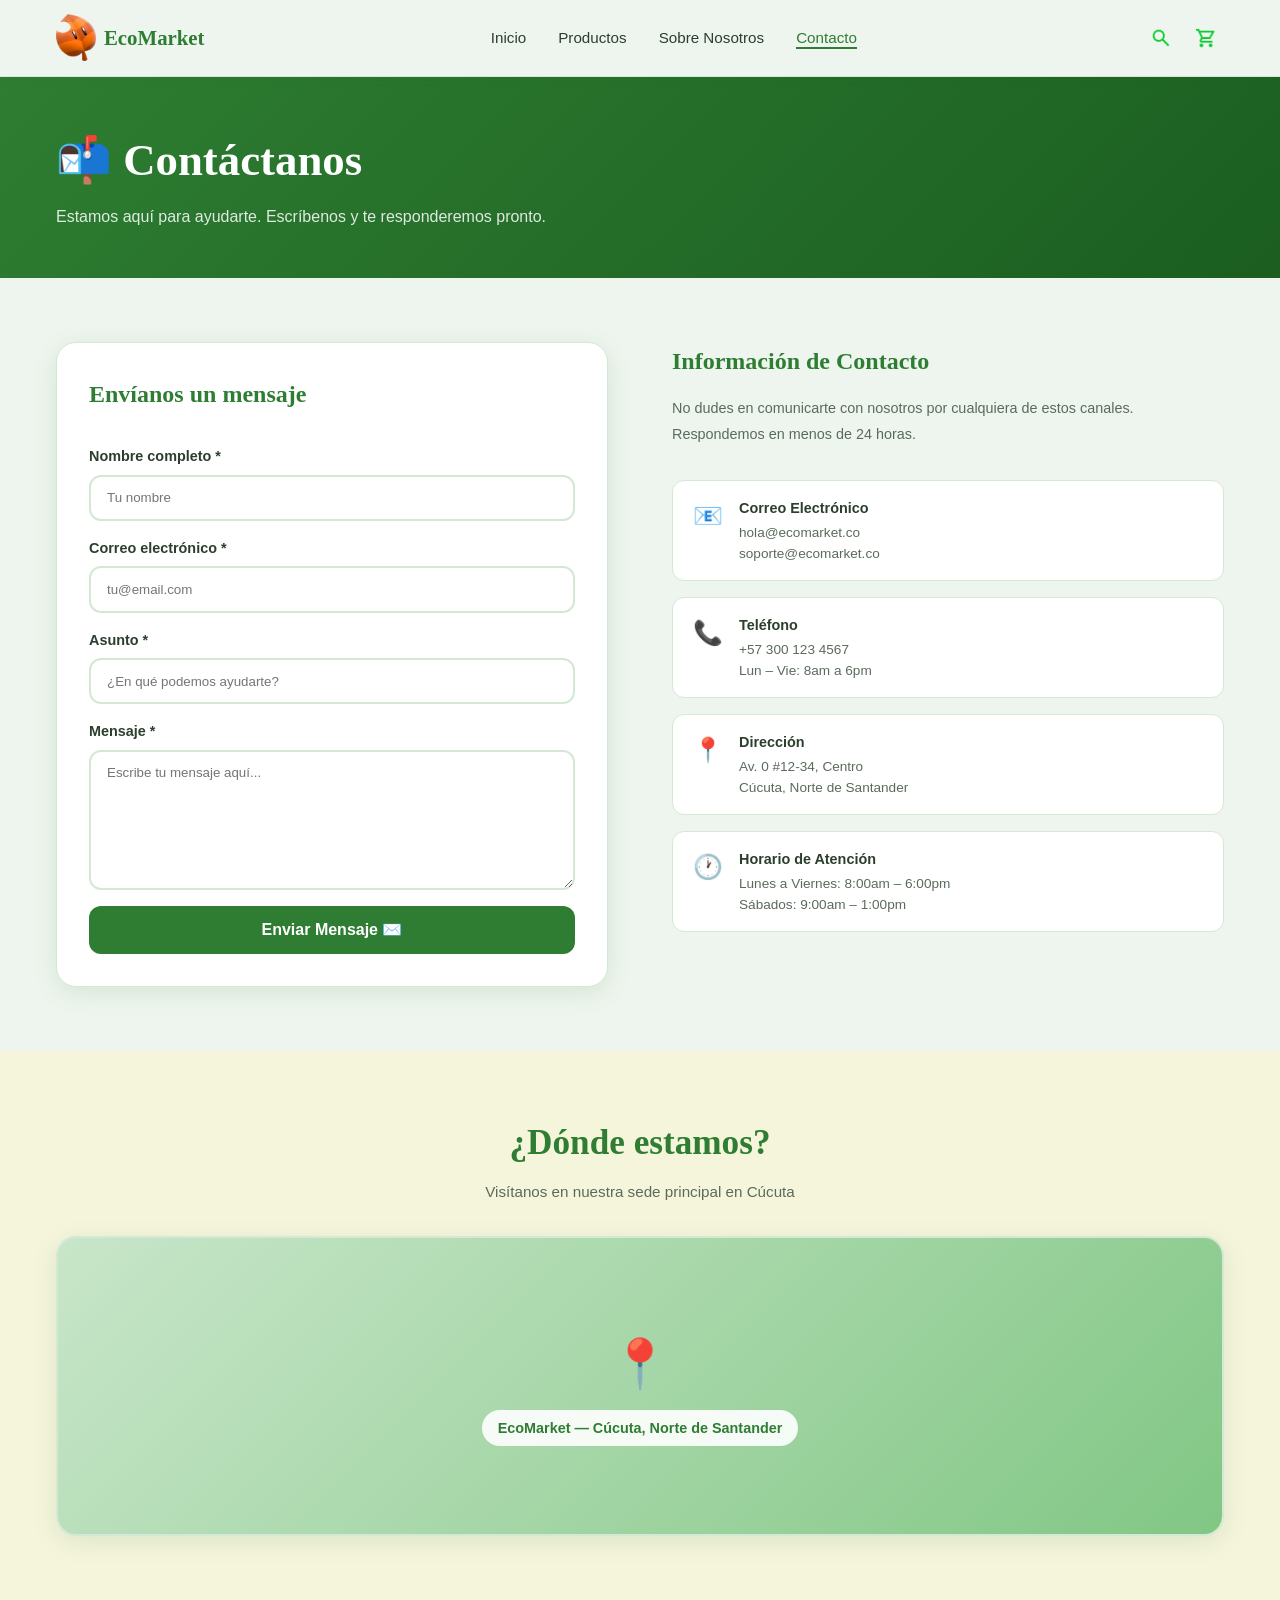
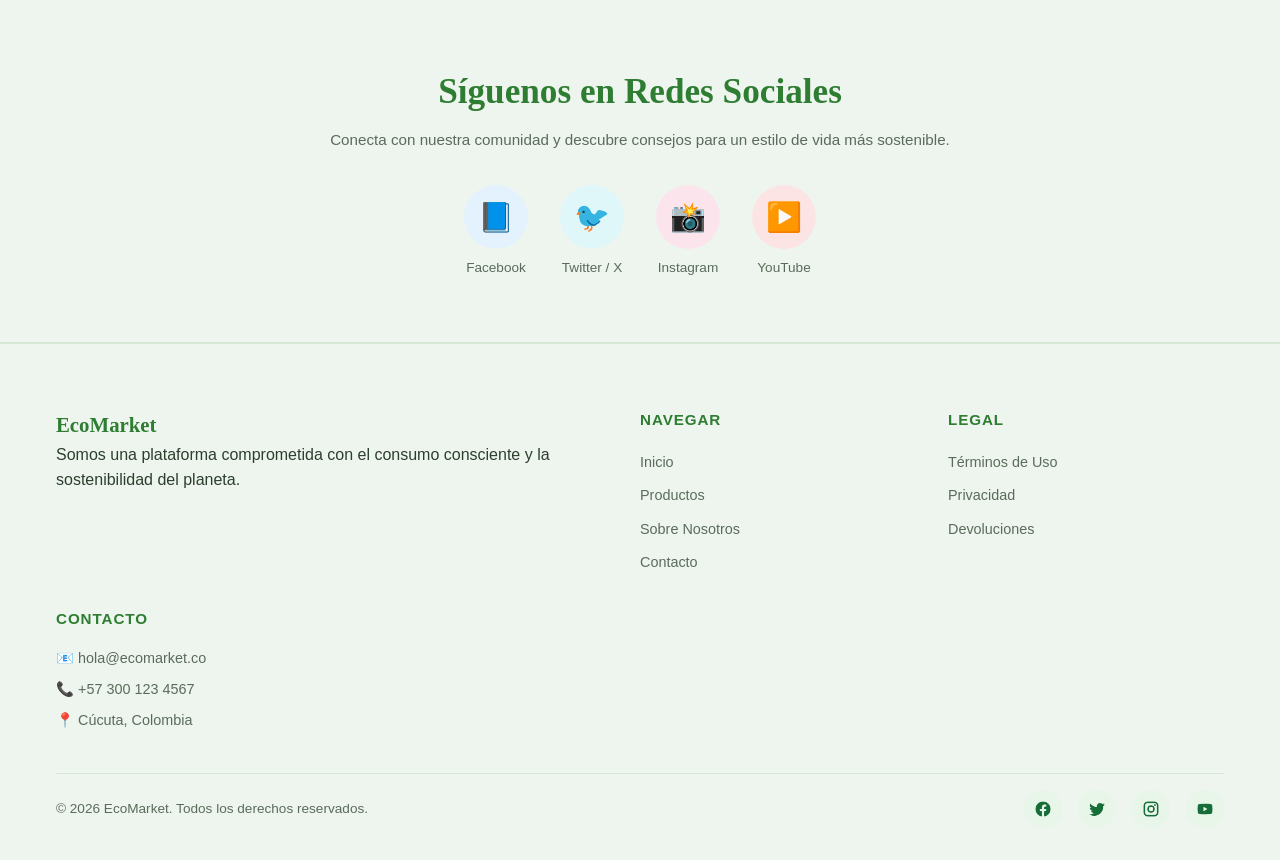
==== views/contacto.html @ a02c7804 "feature: products page + images" ====
<!doctype html>
<html lang="es">
  <head>
    <meta charset="UTF-8" />
    <meta name="viewport" content="width=device-width, initial-scale=1.0" />
    <title>Contacto</title>
    <link rel="stylesheet" href="../css/main.css" />
  </head>
  <body>
    <header>
      <div class="container">
        <nav class="navbar">
          <div class="logo">
            <img src="../img/icons/logo.png" alt="Logo EcoMarket" />
            <span class="logo-text">EcoMarket</span>
          </div>
          <ul class="nav-links">
            <li><a href="../index.html">Inicio</a></li>
            <li><a href="productos.html">Productos</a></li>
            <li><a href="sobre-nosotros.html">Sobre Nosotros</a></li>
            <li><a href="contacto.html" class="active">Contacto</a></li>
          </ul>
          <div class="nav-icons">
            <button type="button" aria-label="Buscar">
              <img src="../img/icons/search.png" alt="Buscar" />
            </button>
            <button type="button" aria-label="Carrito">
              <img src="../img/icons/cart.png" alt="Carrito" />
            </button>
          </div>
        </nav>
      </div>
    </header>

    <main>
      <section class="contact-hero">
        <div class="container">
          <h1>📬 Contáctanos</h1>
          <p>
            Estamos aquí para ayudarte. Escríbenos y te responderemos pronto.
          </p>
        </div>
      </section>

      <section class="contact-section">
        <div class="container">
          <div class="contact-layout">
            <div class="contact-form">
              <h2>Envíanos un mensaje</h2>
              <form action="#" method="POST">
                <div class="form-group">
                  <label for="nombre">Nombre completo *</label>
                  <input
                    type="text"
                    id="nombre"
                    name="nombre"
                    placeholder="Tu nombre"
                    minlength="2"
                    required
                  />
                </div>

                <div class="form-group">
                  <label for="email">Correo electrónico *</label>
                  <input
                    type="email"
                    id="email"
                    name="email"
                    placeholder="tu@email.com"
                    required
                  />
                </div>

                <div class="form-group">
                  <label for="asunto">Asunto *</label>
                  <input
                    type="text"
                    id="asunto"
                    name="asunto"
                    placeholder="¿En qué podemos ayudarte?"
                    minlength="4"
                    required
                  />
                </div>

                <div class="form-group">
                  <label for="mensaje">Mensaje *</label>
                  <textarea
                    id="mensaje"
                    name="mensaje"
                    placeholder="Escribe tu mensaje aquí..."
                    minlength="10"
                    required
                  ></textarea>
                </div>

                <button type="submit" class="btn">Enviar Mensaje ✉️</button>
              </form>
            </div>

            <div class="contact-info">
              <h2>Información de Contacto</h2>
              <p>
                No dudes en comunicarte con nosotros por cualquiera de estos
                canales. Respondemos en menos de 24 horas.
              </p>

              <div class="info-cards">
                <div class="info-card">
                  <span class="info-card__icon">📧</span>
                  <div>
                    <h4>Correo Electrónico</h4>
                    <p>hola@ecomarket.co</p>
                    <p>soporte@ecomarket.co</p>
                  </div>
                </div>

                <div class="info-card">
                  <span class="info-card__icon">📞</span>
                  <div>
                    <h4>Teléfono</h4>
                    <p>+57 300 123 4567</p>
                    <p>Lun – Vie: 8am a 6pm</p>
                  </div>
                </div>

                <div class="info-card">
                  <span class="info-card__icon">📍</span>
                  <div>
                    <h4>Dirección</h4>
                    <p>Av. 0 #12-34, Centro<br />Cúcuta, Norte de Santander</p>
                  </div>
                </div>

                <div class="info-card">
                  <span class="info-card__icon">🕐</span>
                  <div>
                    <h4>Horario de Atención</h4>
                    <p>Lunes a Viernes: 8:00am – 6:00pm</p>
                    <p>Sábados: 9:00am – 1:00pm</p>
                  </div>
                </div>
              </div>
            </div>
          </div>
        </div>
      </section>

      <section class="map-section">
        <div class="container">
          <div class="section-header">
            <h2>¿Dónde estamos?</h2>
            <p>Visítanos en nuestra sede principal en Cúcuta</p>
          </div>
          <div class="map-container">
            <div class="map-pin">
              <span>📍</span>
              <p>EcoMarket — Cúcuta, Norte de Santander</p>
            </div>
          </div>
        </div>
      </section>

      <section class="social-section">
        <div class="container">
          <div class="section-header">
            <h2>Síguenos en Redes Sociales</h2>
            <p>
              Conecta con nuestra comunidad y descubre consejos para un estilo
              de vida más sostenible.
            </p>
          </div>
          <div class="social-grid">
            <a href="#" class="social-item" aria-label="Facebook">
              <div class="social-item__icon social-item__icon--fb">📘</div>
              <span>Facebook</span>
            </a>
            <a href="#" class="social-item" aria-label="Twitter">
              <div class="social-item__icon social-item__icon--tw">🐦</div>
              <span>Twitter / X</span>
            </a>
            <a href="#" class="social-item" aria-label="Instagram">
              <div class="social-item__icon social-item__icon--ig">📸</div>
              <span>Instagram</span>
            </a>
            <a href="#" class="social-item" aria-label="YouTube">
              <div class="social-item__icon social-item__icon--yt">▶️</div>
              <span>YouTube</span>
            </a>
          </div>
        </div>
      </section>
    </main>

    <footer>
      <div class="container">
        <div class="footer-grid">
          <div class="footer-brand">
            <span class="logo-text">EcoMarket</span>
            <p>
              Somos una plataforma comprometida con el consumo consciente y la
              sostenibilidad del planeta.
            </p>
          </div>
          <div class="footer-col">
            <h4>Navegar</h4>
            <ul>
              <li><a href="../index.html">Inicio</a></li>
              <li><a href="productos.html">Productos</a></li>
              <li><a href="sobre-nosotros.html">Sobre Nosotros</a></li>
              <li><a href="contacto.html">Contacto</a></li>
            </ul>
          </div>
          <div class="footer-col">
            <h4>Legal</h4>
            <ul>
              <li><a href="#">Términos de Uso</a></li>
              <li><a href="#">Privacidad</a></li>
              <li><a href="#">Devoluciones</a></li>
            </ul>
          </div>
          <div class="footer-col footer-contact">
            <h4>Contacto</h4>
            <p>📧 hola@ecomarket.co</p>
            <p>📞 +57 300 123 4567</p>
            <p>📍 Cúcuta, Colombia</p>
          </div>
        </div>
        <div class="footer-bottom">
          <p>&copy; 2026 EcoMarket. Todos los derechos reservados.</p>
          <ul class="social-links">
            <li>
              <a href="#" aria-label="Facebook"
                ><img src="../img/icons/facebook.png" alt="Facebook"
              /></a>
            </li>
            <li>
              <a href="#" aria-label="Twitter"
                ><img src="../img/icons/twitter.png" alt="Twitter"
              /></a>
            </li>
            <li>
              <a href="#" aria-label="Instagram"
                ><img src="../img/icons/instagram.png" alt="Instagram"
              /></a>
            </li>
            <li>
              <a href="#" aria-label="Youtube"
                ><img src="../img/icons/youtube.png" alt="Youtube"
              /></a>
            </li>
          </ul>
        </div>
      </div>
    </footer>
  </body>
</html>
---- css/main.css ----
@import url("layout.css");
@import url("components.css");
@import url("animations.css");
* {
  margin: 0;
  padding: 0;
  box-sizing: border-box;
}

:root {
  --primary: #2e7d32;
  --primary-hover: #27682a;
  --primary-light: #e8f5e9;
  --accent: #81c784;

  --secondary: #f5f5dc;

  --bg: #eef5ee;
  --bg-card: #ffffff;

  --text: #2c3e2d;
  --text-light: #5a6b5b;
  --white: #ffffff;

  --border: #d4e8d4;

  --radius-sm: 8px;
  --radius-md: 12px;
  --radius-lg: 20px;

  --shadow-sm: 0 2px 8px rgba(46, 125, 50, 0.08);
  --shadow-md: 0 6px 24px rgba(46, 125, 50, 0.12);
  --shadow-lg: 0 12px 40px rgba(46, 125, 50, 0.16);

  --sp-xs: 0.25rem;
  --sp-sm: 0.5rem;
  --sp-md: 1rem;
  --sp-lg: 2rem;
  --sp-xl: 4rem;

  --t: 0.3s ease;
}

html {
  scroll-behavior: smooth;
  font-size: 16px;
}

body {
  font-family: "Poppins", sans-serif;
  background-color: var(--bg);
  color: var(--text);

  line-height: 1.6;
  min-height: 100vh;

  -webkit-font-smoothing: antialiased;
}

img {
  max-width: 100%;
  height: auto;
  display: block;
}

a {
  text-decoration: none;
  color: inherit;
}

ul {
  list-style: none;
}

button {
  border: none;
  background: none;
  cursor: pointer;
  font: inherit;
}

section {
  padding-block: var(--sp-xl);
}

.container {
  width: 100%;
  max-width: 1200px;

  margin: 0 auto;

  padding-inline: 1rem;
}

.section-header {
  text-align: center;

  margin-bottom: var(--sp-lg);
}

.section-header h2 {
  font-family: "Playfair Display", serif;

  font-size: clamp(1.6rem, 3vw, 2.2rem);

  color: var(--primary);

  margin-bottom: var(--sp-sm);
}

.section-header p {
  color: var(--text-light);

  font-size: 0.95rem;
}

.btn {
  display: inline-block;

  padding: 0.75rem 1.75rem;

  background-color: var(--primary);
  color: var(--white);

  border: 2px solid transparent;
  border-radius: var(--radius-md);

  font-size: 0.95rem;
  font-weight: 600;
  line-height: 1;

  transition: all var(--t);
}

.btn:hover {
  background-color: var(--primary-hover);

  transform: translateY(-3px);

  box-shadow: var(--shadow-md);
}

.btn-outline {
  background-color: transparent;

  color: var(--primary);

  border-color: var(--primary);
}

.btn-outline:hover {
  background-color: var(--primary);

  color: var(--white);
}
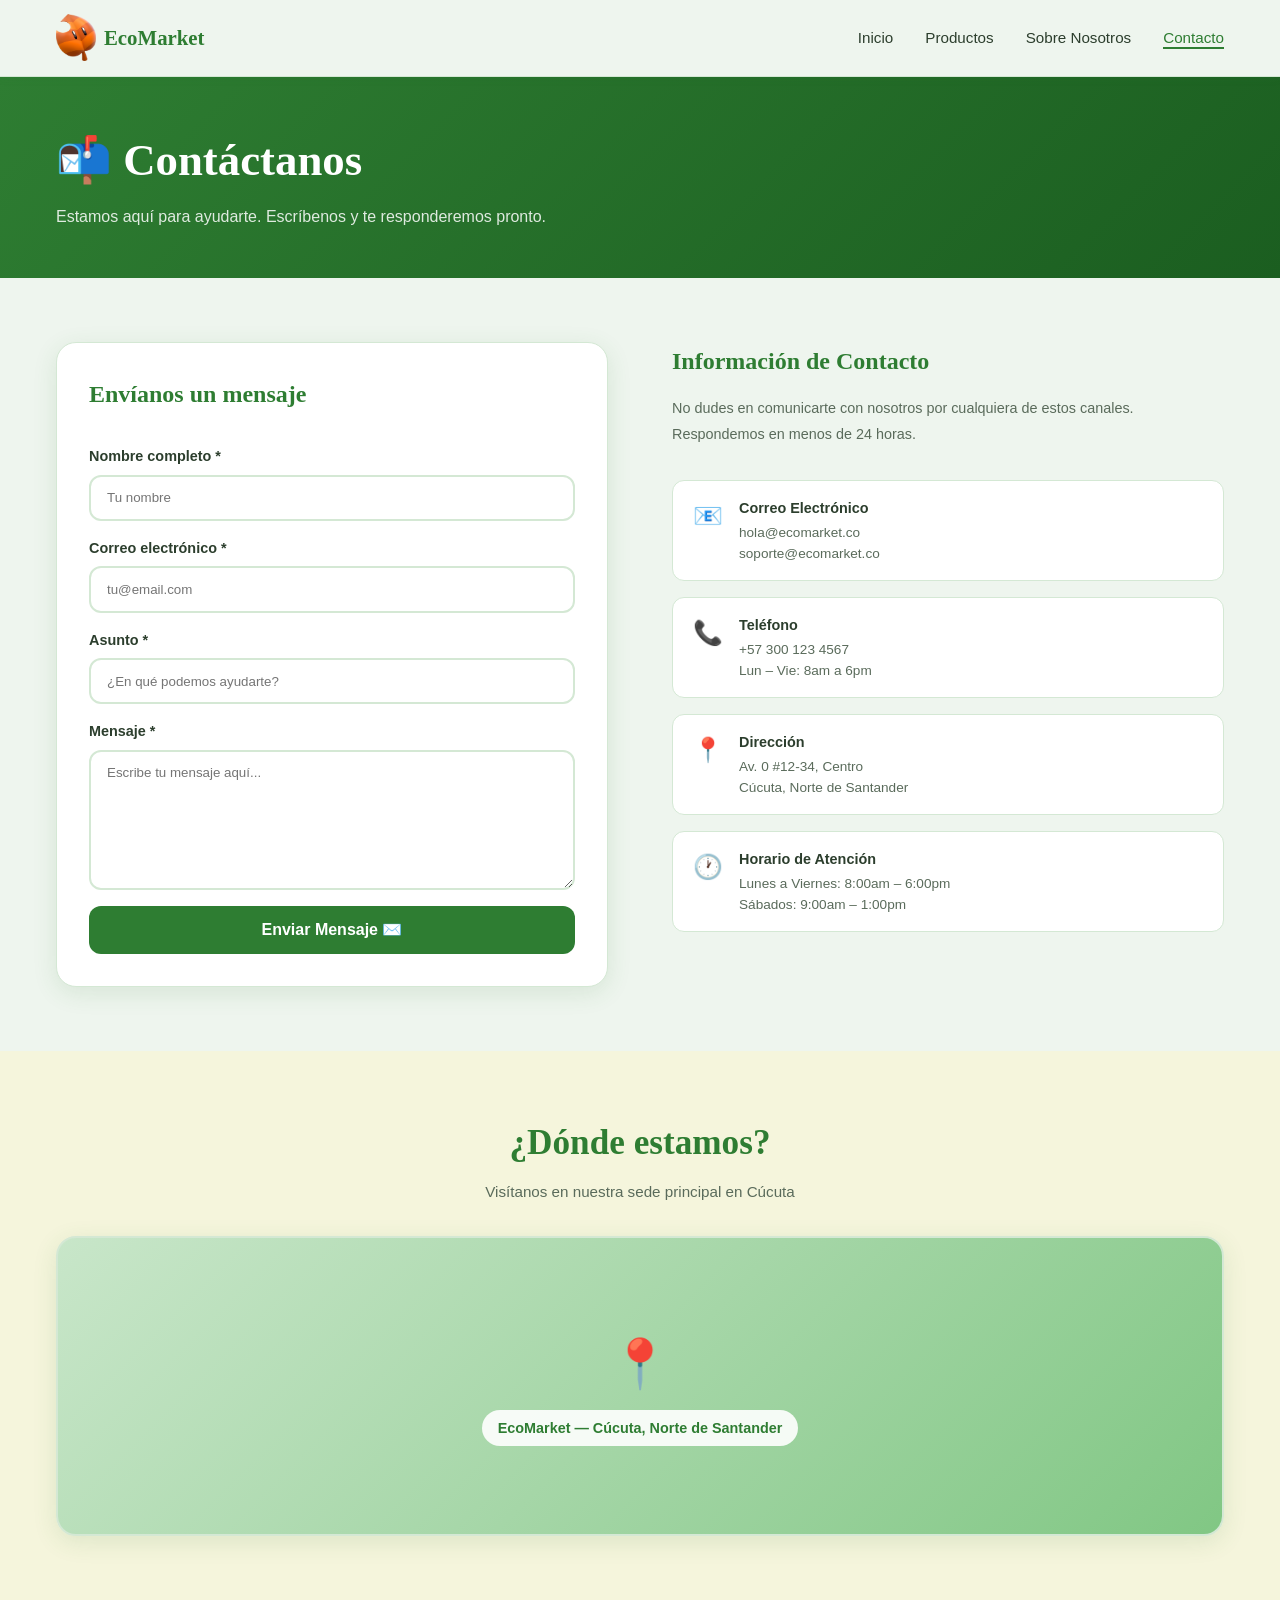
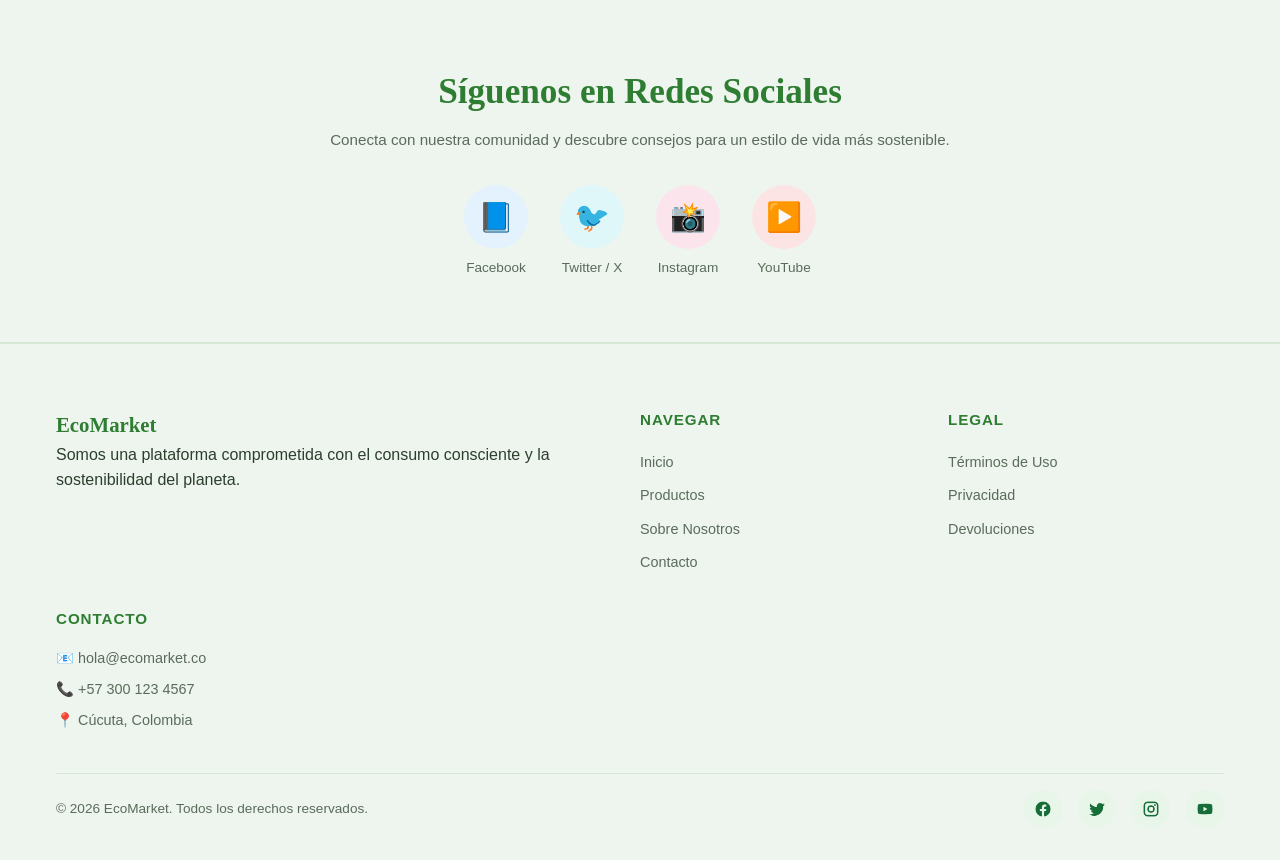
==== commit 63e29620: "refactor code" ====
--- a/views/contacto.html
+++ b/views/contacto.html
@@ -20,14 +20,6 @@
             <li><a href="sobre-nosotros.html">Sobre Nosotros</a></li>
             <li><a href="contacto.html" class="active">Contacto</a></li>
           </ul>
-          <div class="nav-icons">
-            <button type="button" aria-label="Buscar">
-              <img src="../img/icons/search.png" alt="Buscar" />
-            </button>
-            <button type="button" aria-label="Carrito">
-              <img src="../img/icons/cart.png" alt="Carrito" />
-            </button>
-          </div>
         </nav>
       </div>
     </header>
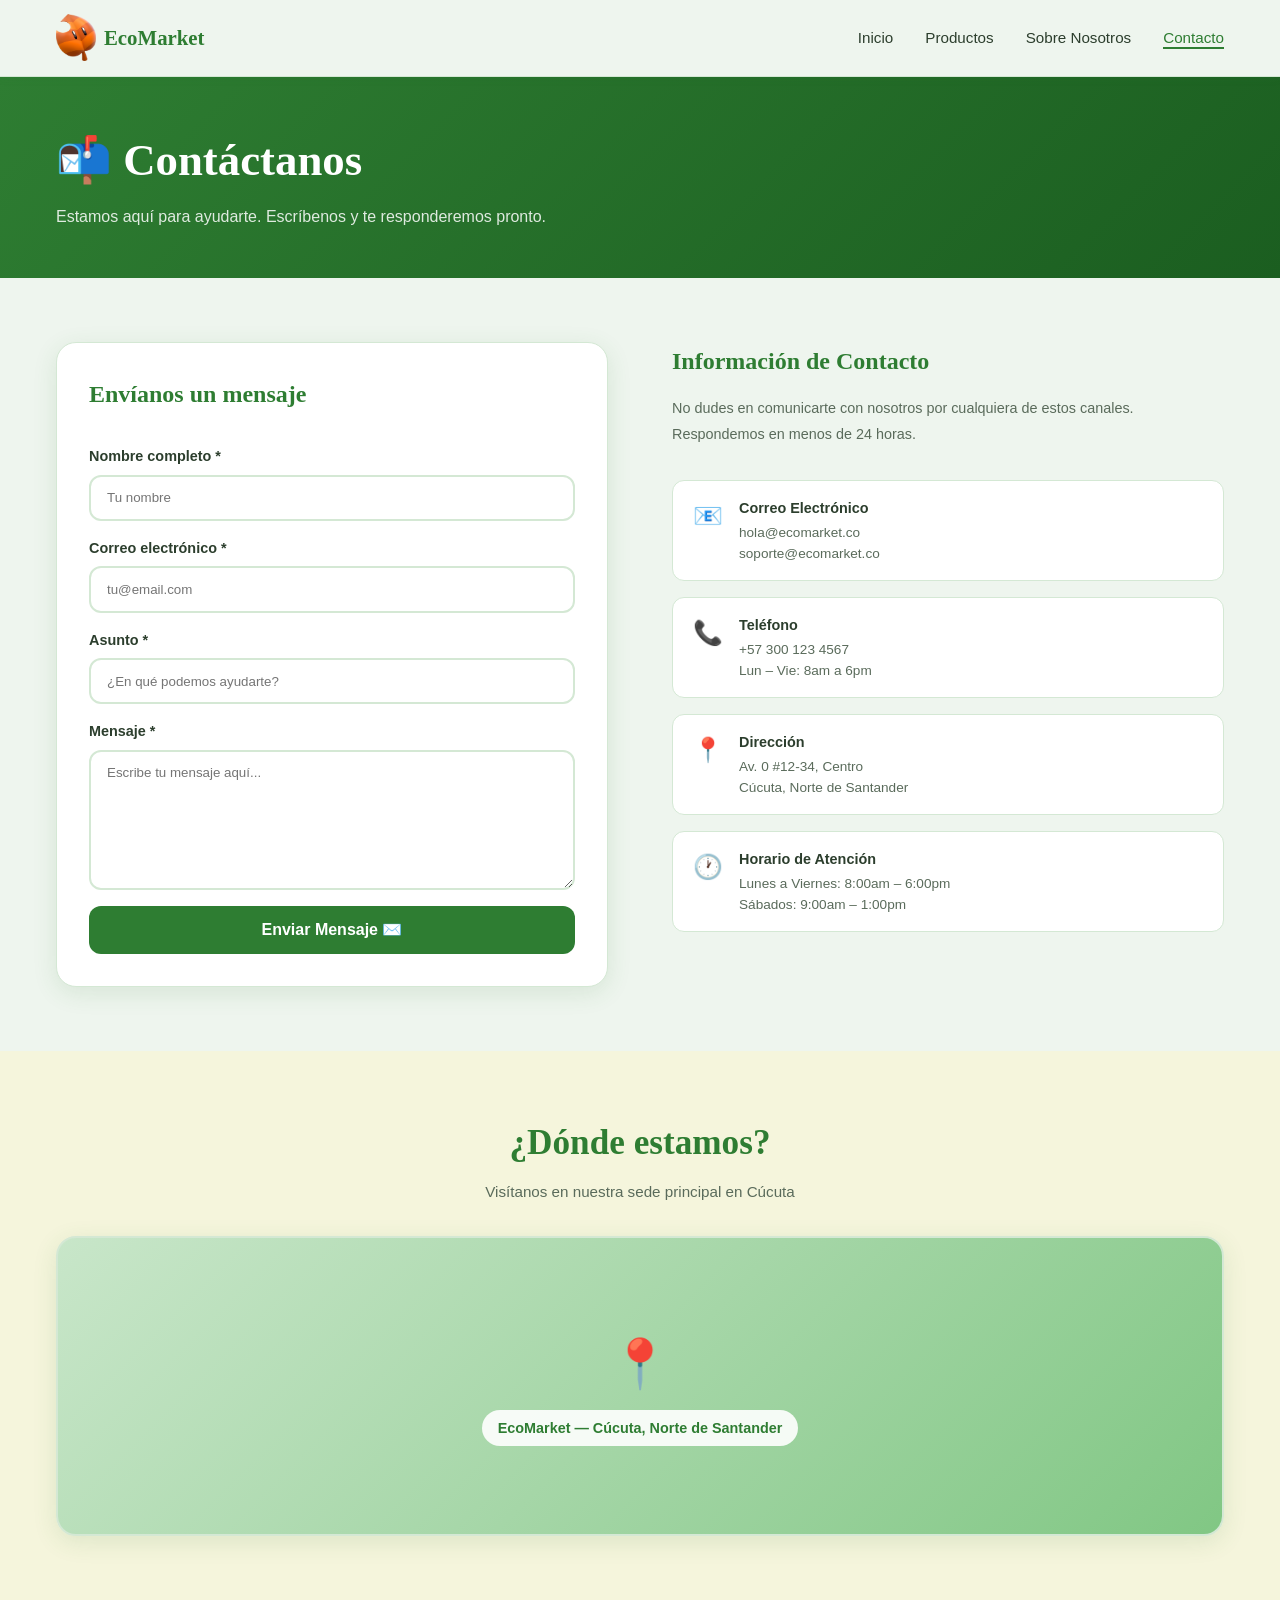
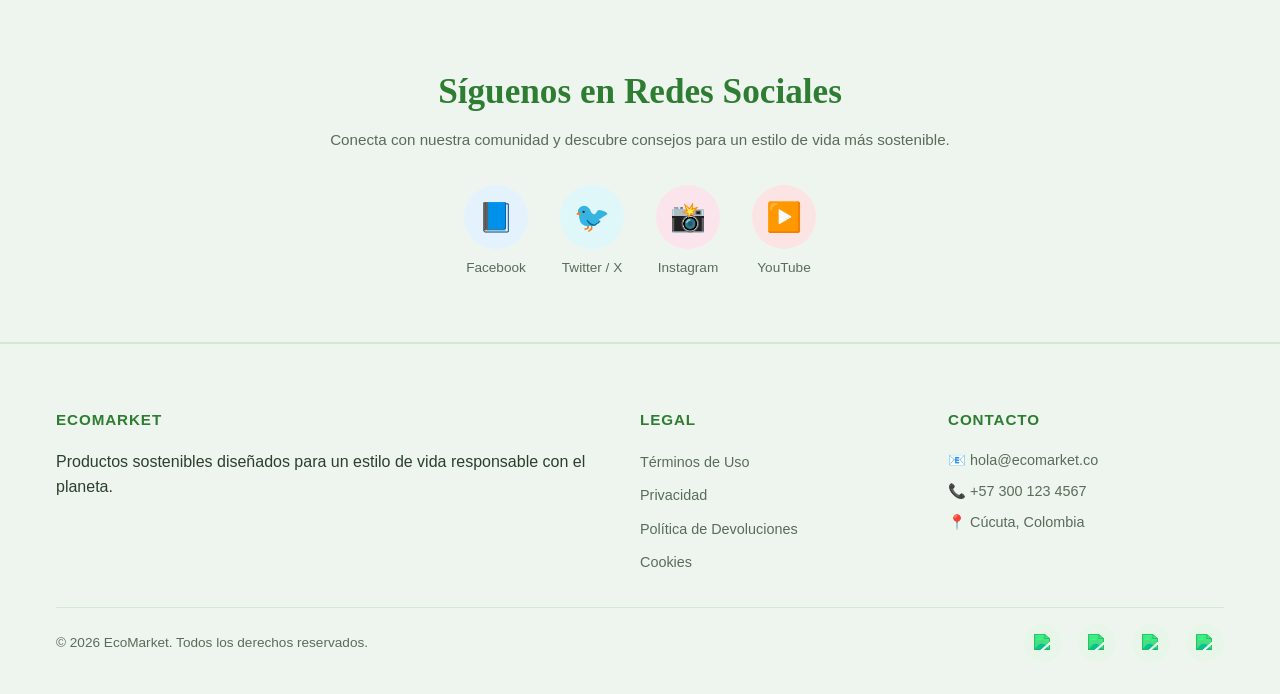
==== commit 293d8e14: "refactor: final version frfrfrfr" ====
--- a/views/contacto.html
+++ b/views/contacto.html
@@ -187,59 +187,60 @@
     <footer>
       <div class="container">
         <div class="footer-grid">
-          <div class="footer-brand">
-            <span class="logo-text">EcoMarket</span>
+          <div class="footer-col">
+            <h4>EcoMarket</h4>
+
             <p>
-              Somos una plataforma comprometida con el consumo consciente y la
-              sostenibilidad del planeta.
+              Productos sostenibles diseñados para un estilo de vida responsable
+              con el planeta.
             </p>
           </div>
-          <div class="footer-col">
-            <h4>Navegar</h4>
-            <ul>
-              <li><a href="../index.html">Inicio</a></li>
-              <li><a href="productos.html">Productos</a></li>
-              <li><a href="sobre-nosotros.html">Sobre Nosotros</a></li>
-              <li><a href="contacto.html">Contacto</a></li>
-            </ul>
-          </div>
+
           <div class="footer-col">
             <h4>Legal</h4>
+
             <ul>
               <li><a href="#">Términos de Uso</a></li>
               <li><a href="#">Privacidad</a></li>
-              <li><a href="#">Devoluciones</a></li>
+              <li><a href="#">Política de Devoluciones</a></li>
+              <li><a href="#">Cookies</a></li>
             </ul>
           </div>
+
           <div class="footer-col footer-contact">
             <h4>Contacto</h4>
+
             <p>📧 hola@ecomarket.co</p>
             <p>📞 +57 300 123 4567</p>
             <p>📍 Cúcuta, Colombia</p>
           </div>
         </div>
+
         <div class="footer-bottom">
           <p>&copy; 2026 EcoMarket. Todos los derechos reservados.</p>
+
           <ul class="social-links">
             <li>
-              <a href="#" aria-label="Facebook"
-                ><img src="../img/icons/facebook.png" alt="Facebook"
-              /></a>
-            </li>
-            <li>
-              <a href="#" aria-label="Twitter"
-                ><img src="../img/icons/twitter.png" alt="Twitter"
-              /></a>
-            </li>
-            <li>
-              <a href="#" aria-label="Instagram"
-                ><img src="../img/icons/instagram.png" alt="Instagram"
-              /></a>
-            </li>
-            <li>
-              <a href="#" aria-label="Youtube"
-                ><img src="../img/icons/youtube.png" alt="Youtube"
-              /></a>
+              <a href="#" aria-label="Facebook">
+                <img src="img/icons/facebook.png" alt="Facebook" />
+              </a>
+            </li>
+
+            <li>
+              <a href="#" aria-label="Twitter">
+                <img src="img/icons/twitter.png" alt="Twitter" />
+              </a>
+            </li>
+
+            <li>
+              <a href="#" aria-label="Instagram">
+                <img src="img/icons/instagram.png" alt="Instagram" />
+              </a>
+            </li>
+            <li>
+              <a href="#" aria-label="Youtube">
+                <img src="img/icons/youtube.png" alt="Youtube" />
+              </a>
             </li>
           </ul>
         </div>
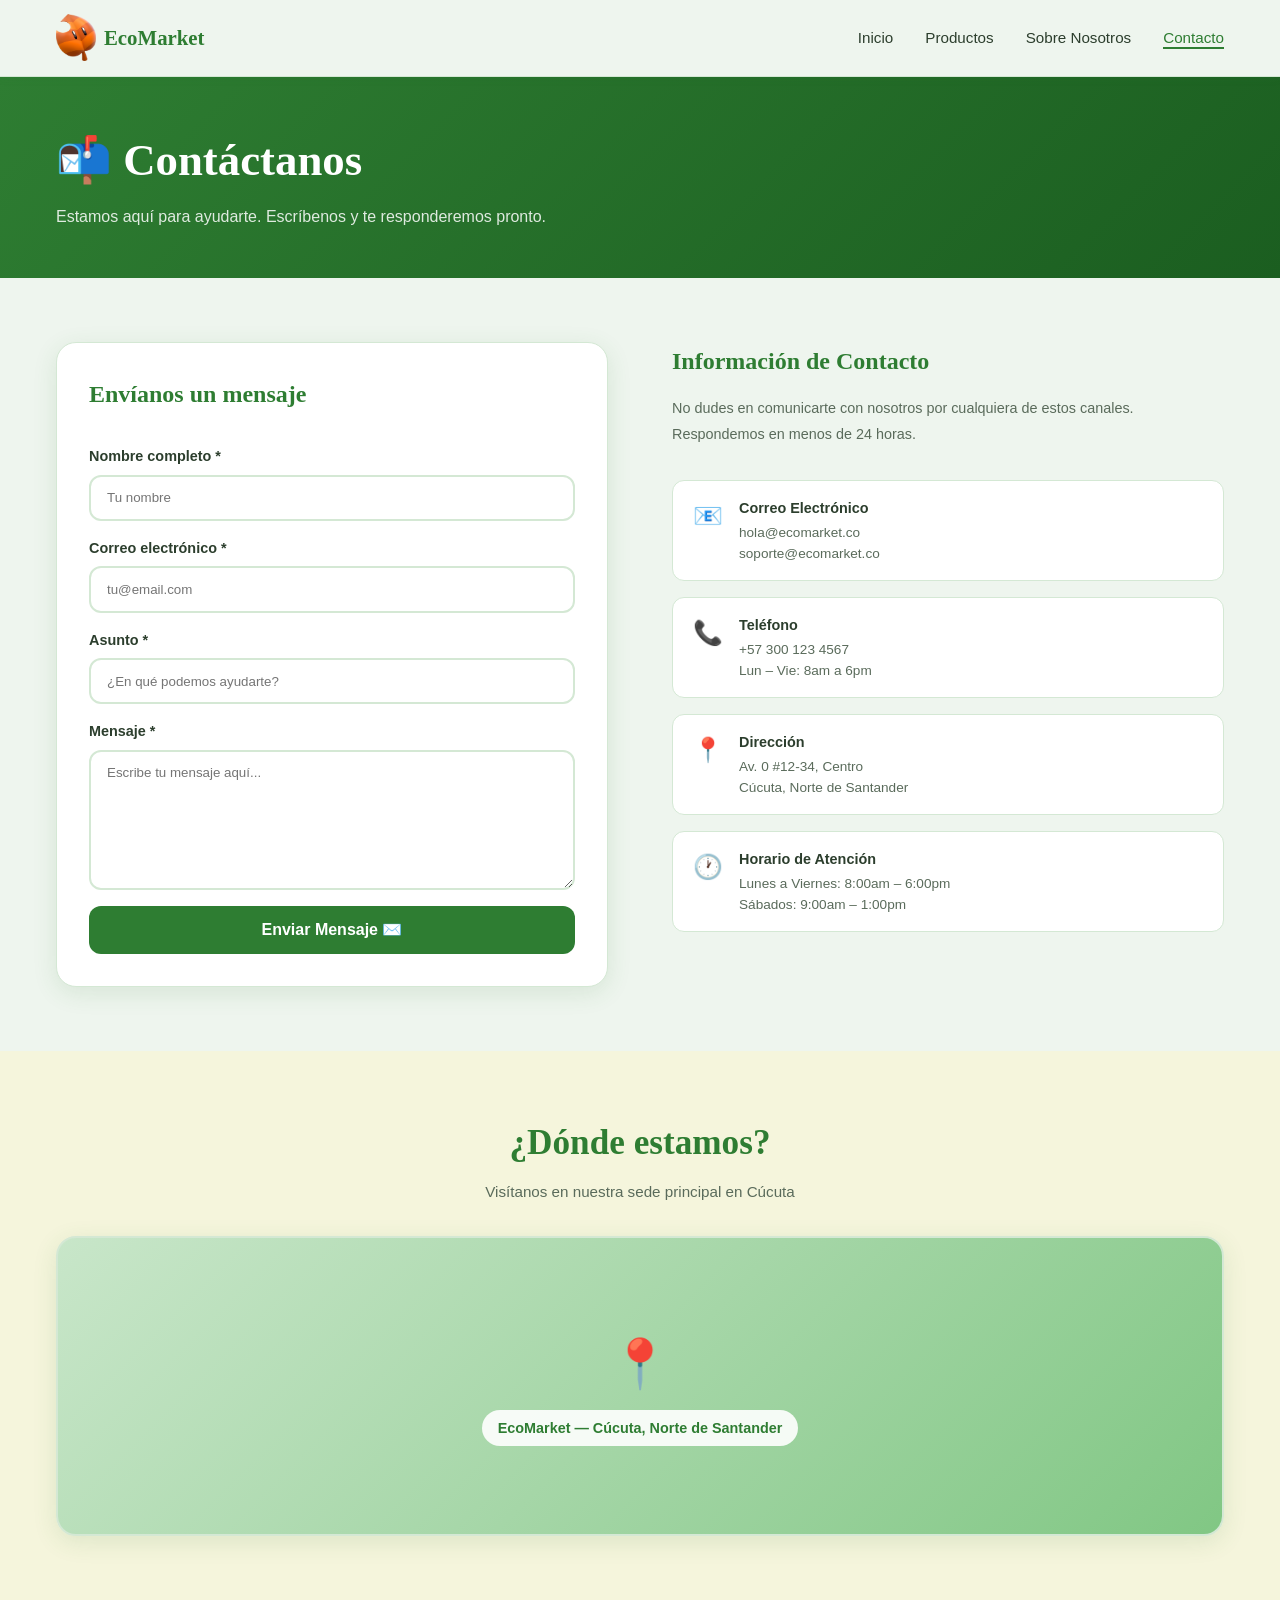
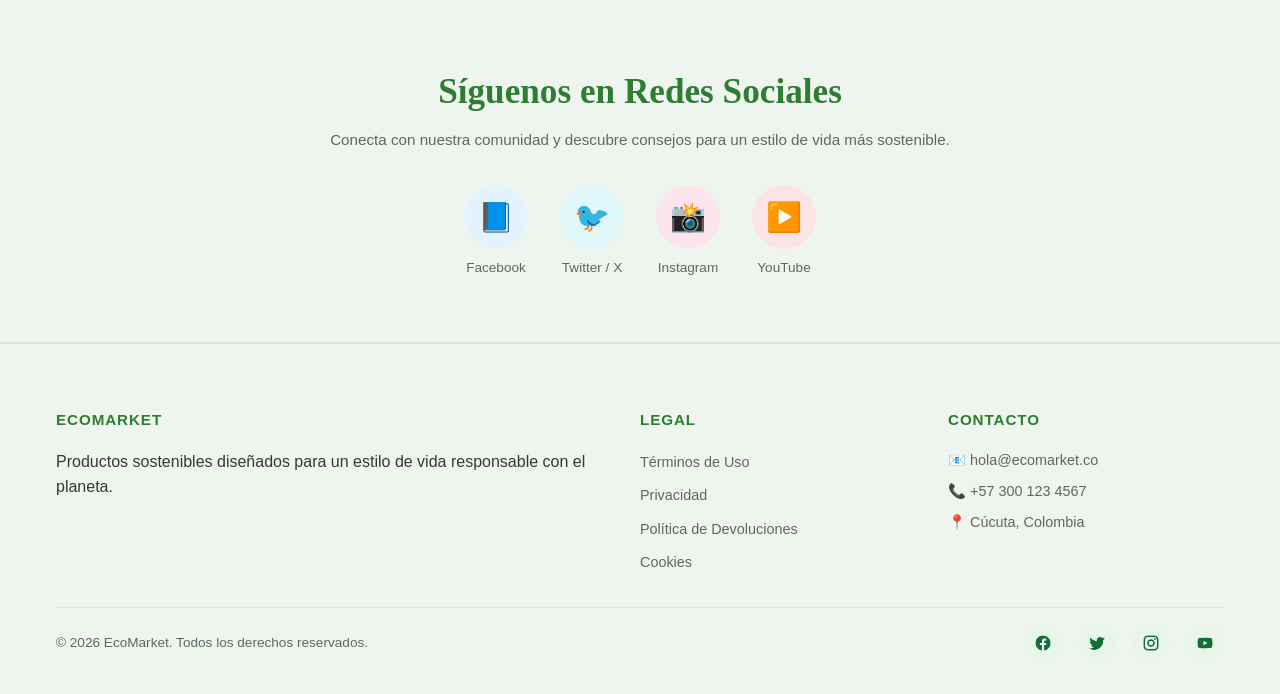
==== commit 8a41e94f: "img path" ====
--- a/views/contacto.html
+++ b/views/contacto.html
@@ -222,24 +222,24 @@
           <ul class="social-links">
             <li>
               <a href="#" aria-label="Facebook">
-                <img src="img/icons/facebook.png" alt="Facebook" />
+                <img src="../img/icons/facebook.png" alt="Facebook" />
               </a>
             </li>
 
             <li>
               <a href="#" aria-label="Twitter">
-                <img src="img/icons/twitter.png" alt="Twitter" />
+                <img src="../img/icons/twitter.png" alt="Twitter" />
               </a>
             </li>
 
             <li>
               <a href="#" aria-label="Instagram">
-                <img src="img/icons/instagram.png" alt="Instagram" />
+                <img src="../img/icons/instagram.png" alt="Instagram" />
               </a>
             </li>
             <li>
               <a href="#" aria-label="Youtube">
-                <img src="img/icons/youtube.png" alt="Youtube" />
+                <img src="../img/icons/youtube.png" alt="Youtube" />
               </a>
             </li>
           </ul>
--- a/css/main.css
+++ b/css/main.css
@@ -16,7 +16,6 @@
   --secondary: #f5f5dc;
 
   --bg: #eef5ee;
-  --bg-card: #ffffff;
 
   --text: #2c3e2d;
   --text-light: #5a6b5b;
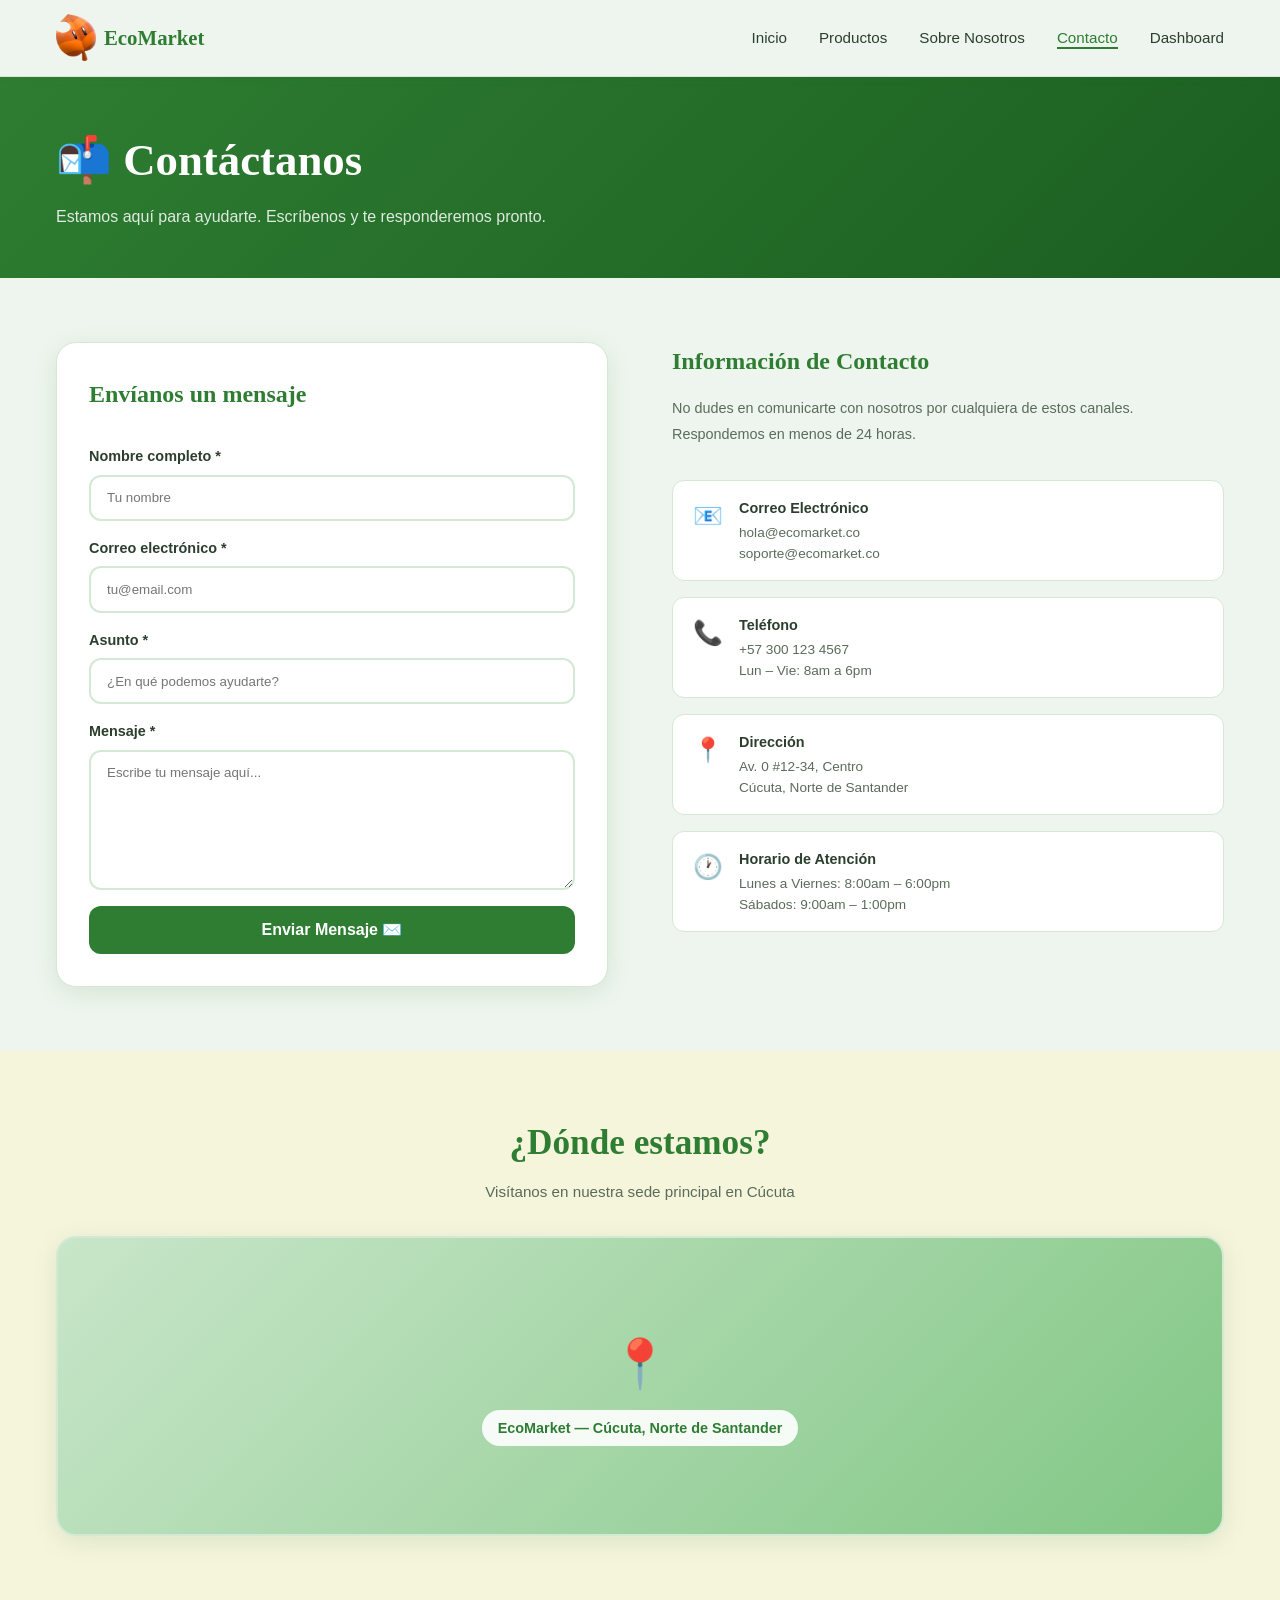
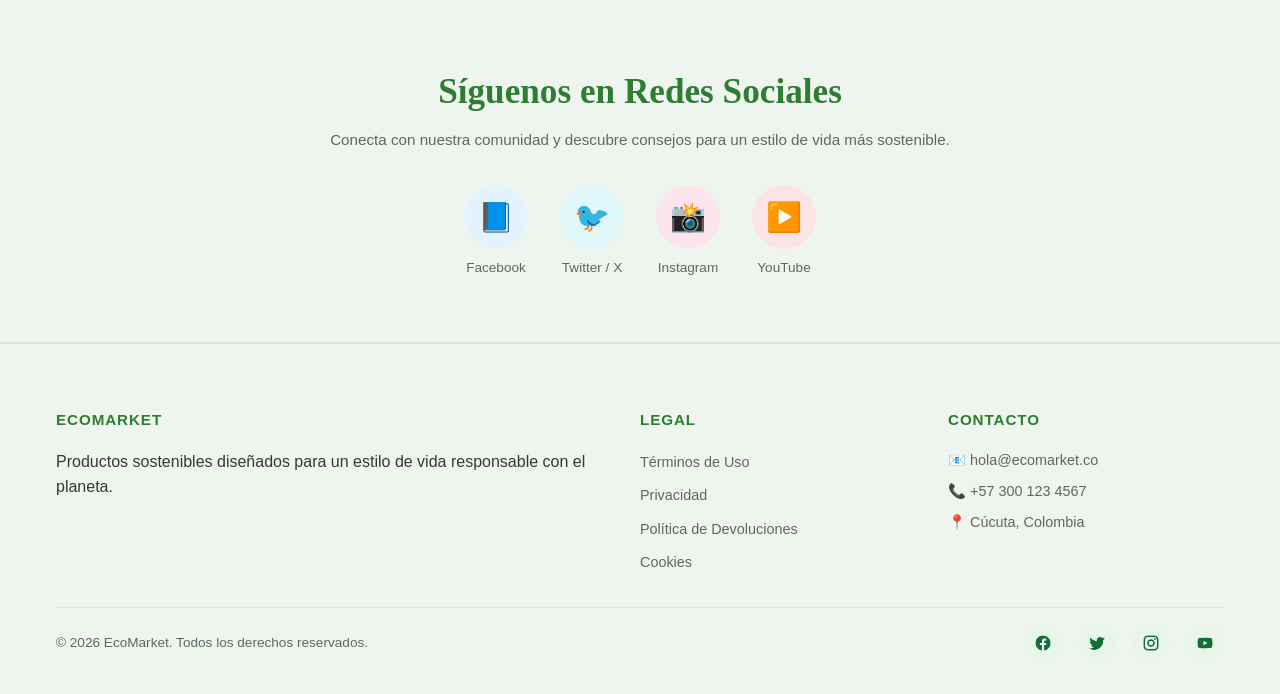
==== commit a7eb8eff: "feature: Dashboard" ====
--- a/views/contacto.html
+++ b/views/contacto.html
@@ -19,6 +19,7 @@
             <li><a href="productos.html">Productos</a></li>
             <li><a href="sobre-nosotros.html">Sobre Nosotros</a></li>
             <li><a href="contacto.html" class="active">Contacto</a></li>
+            <li><a href="dashboard.html">Dashboard</a></li>
           </ul>
         </nav>
       </div>
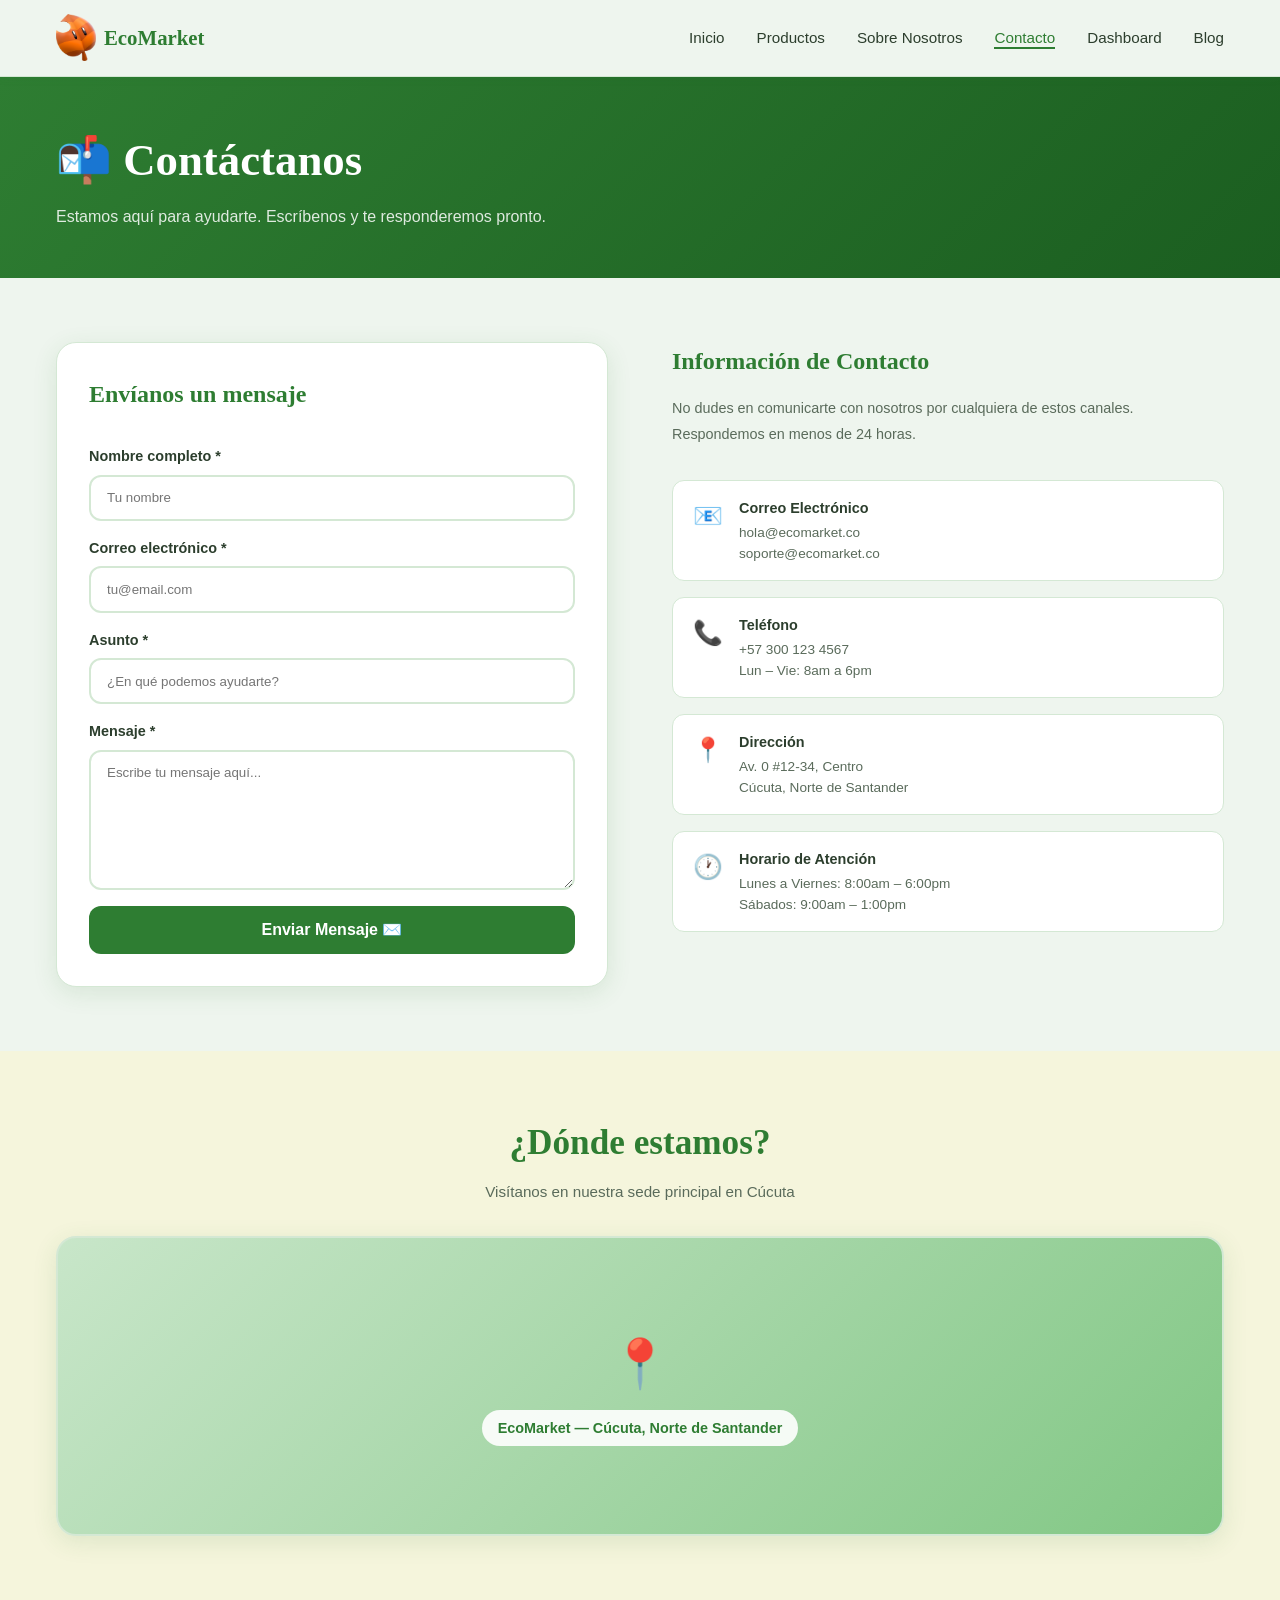
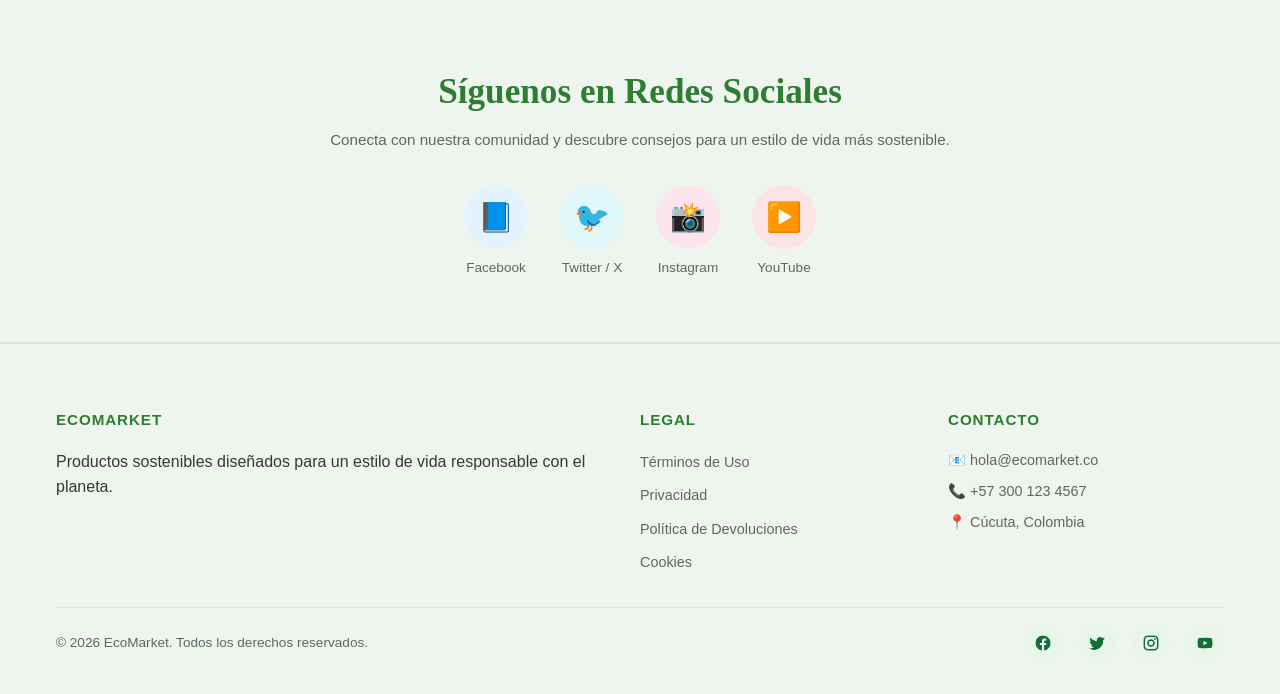
==== commit 3188ae8c: "feature: blog view" ====
--- a/views/contacto.html
+++ b/views/contacto.html
@@ -20,6 +20,7 @@
             <li><a href="sobre-nosotros.html">Sobre Nosotros</a></li>
             <li><a href="contacto.html" class="active">Contacto</a></li>
             <li><a href="dashboard.html">Dashboard</a></li>
+            <li><a href="blog.html">Blog</a></li>
           </ul>
         </nav>
       </div>
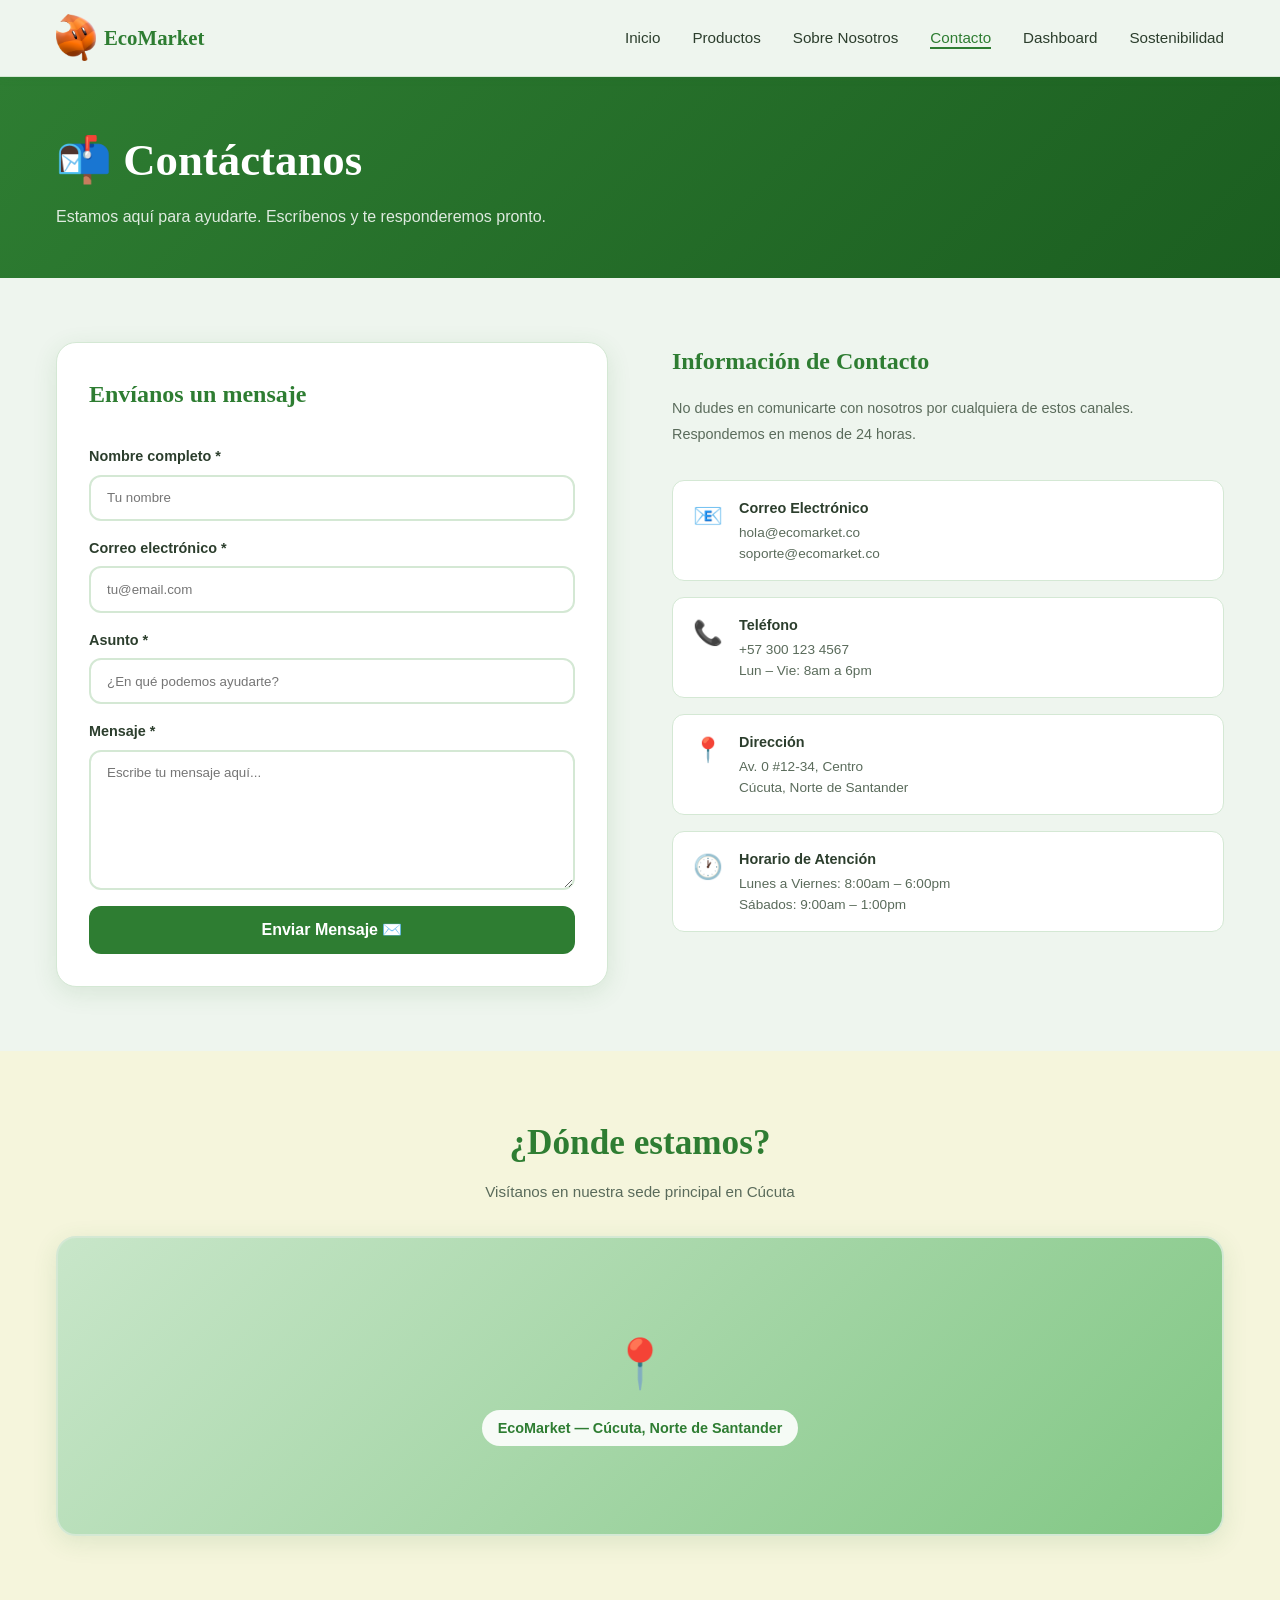
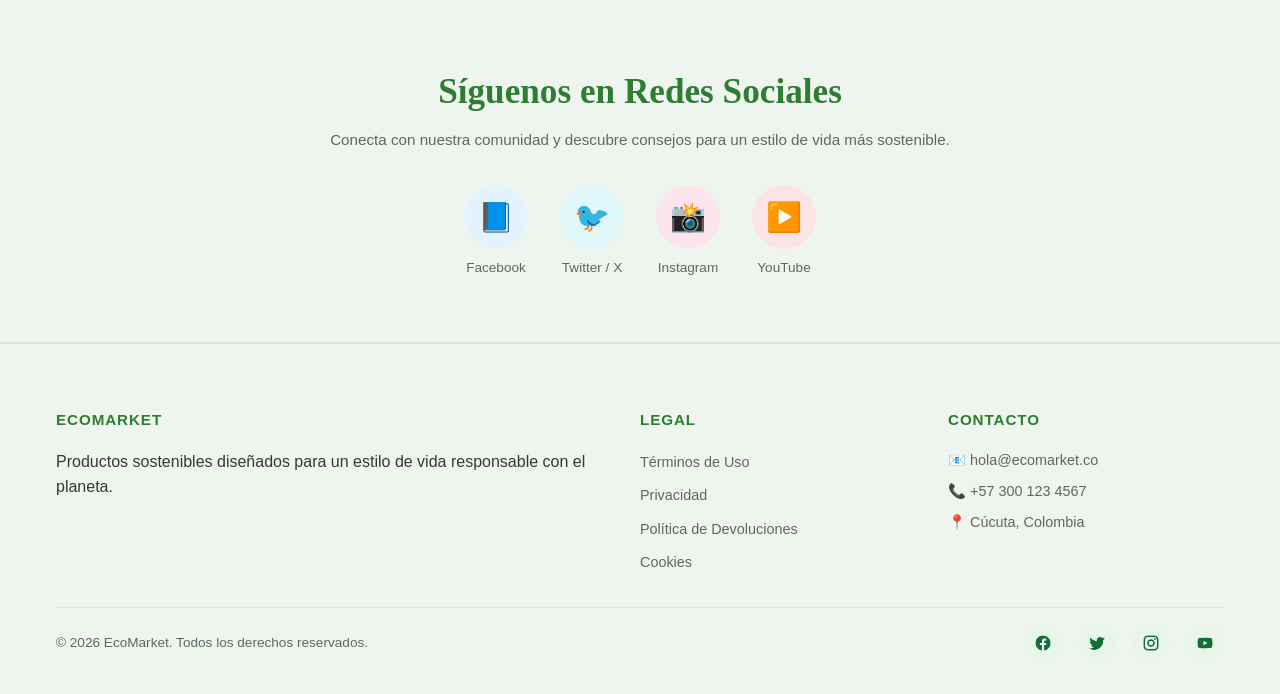
==== commit aa7b2280: "feature: calculadora" ====
--- a/views/contacto.html
+++ b/views/contacto.html
@@ -20,7 +20,7 @@
             <li><a href="sobre-nosotros.html">Sobre Nosotros</a></li>
             <li><a href="contacto.html" class="active">Contacto</a></li>
             <li><a href="dashboard.html">Dashboard</a></li>
-            <li><a href="blog.html">Blog</a></li>
+            <li><a href="sostenibilidad.html">Sostenibilidad</a></li>
           </ul>
         </nav>
       </div>
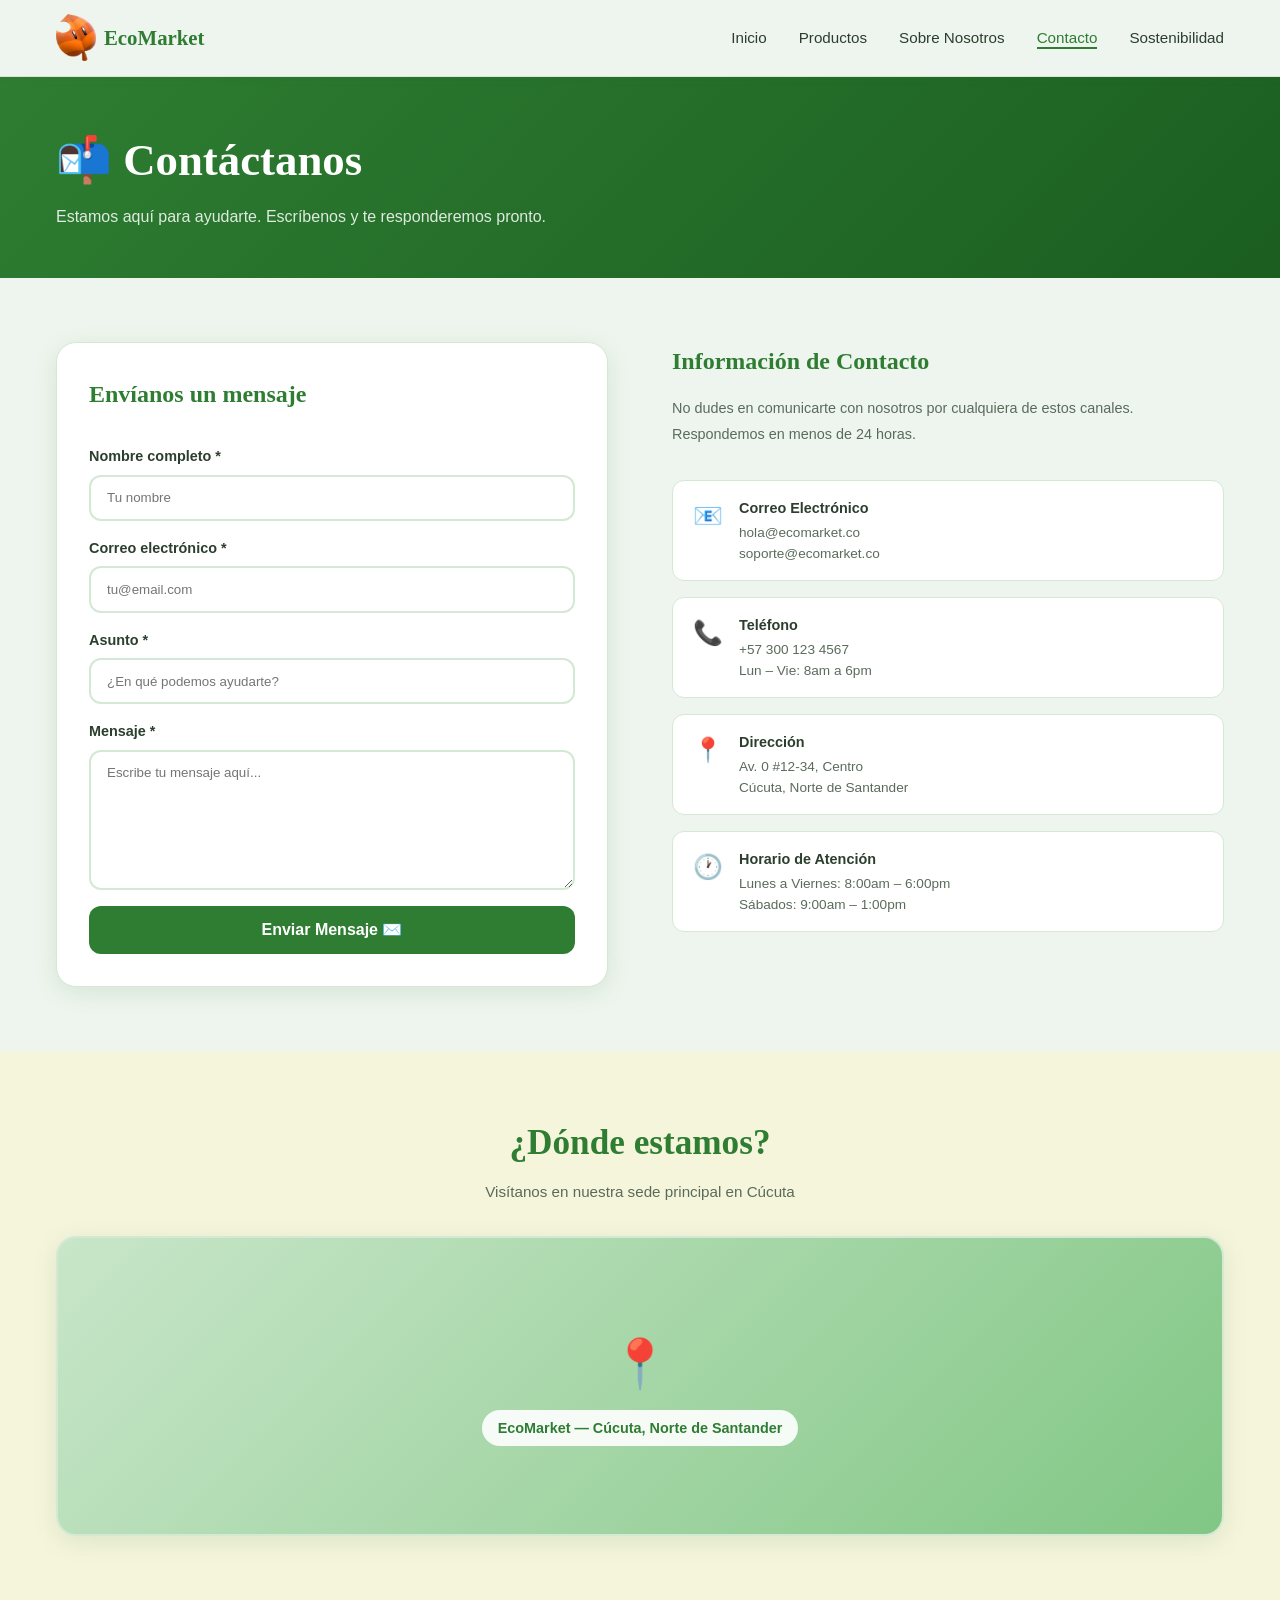
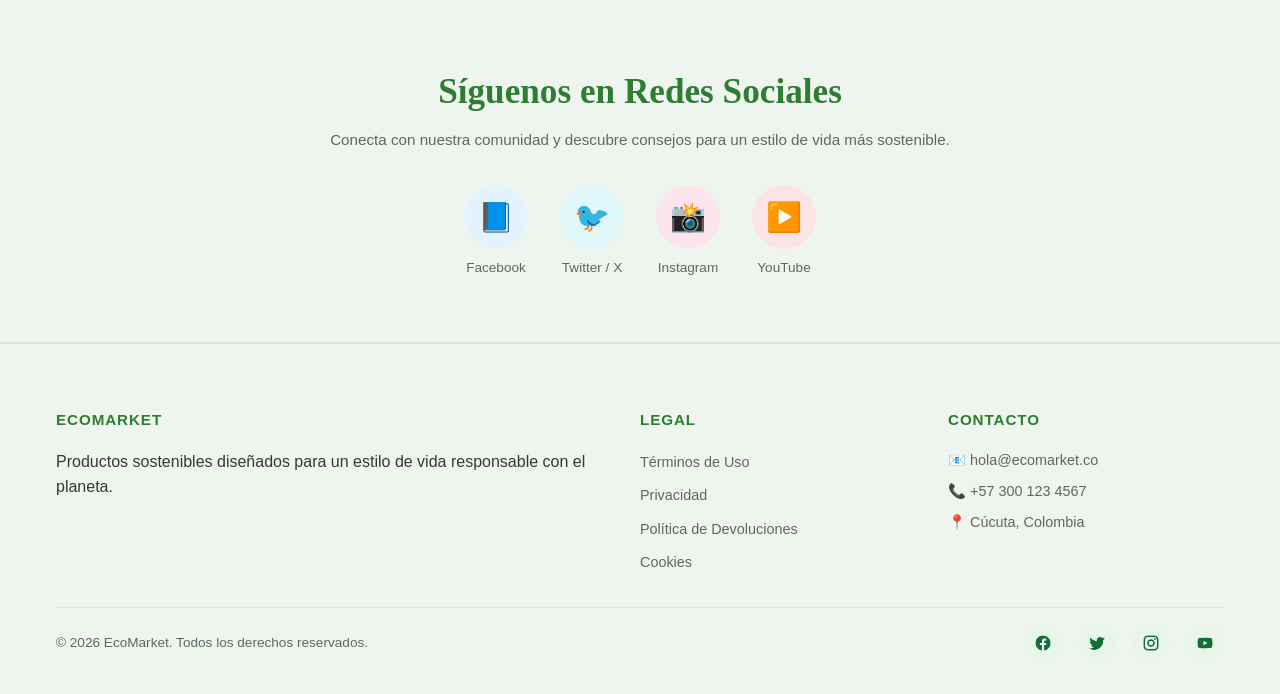
==== commit 2bc89b36: "refactor: improved design and changed some code" ====
--- a/views/contacto.html
+++ b/views/contacto.html
@@ -19,7 +19,6 @@
             <li><a href="productos.html">Productos</a></li>
             <li><a href="sobre-nosotros.html">Sobre Nosotros</a></li>
             <li><a href="contacto.html" class="active">Contacto</a></li>
-            <li><a href="dashboard.html">Dashboard</a></li>
             <li><a href="sostenibilidad.html">Sostenibilidad</a></li>
           </ul>
         </nav>
